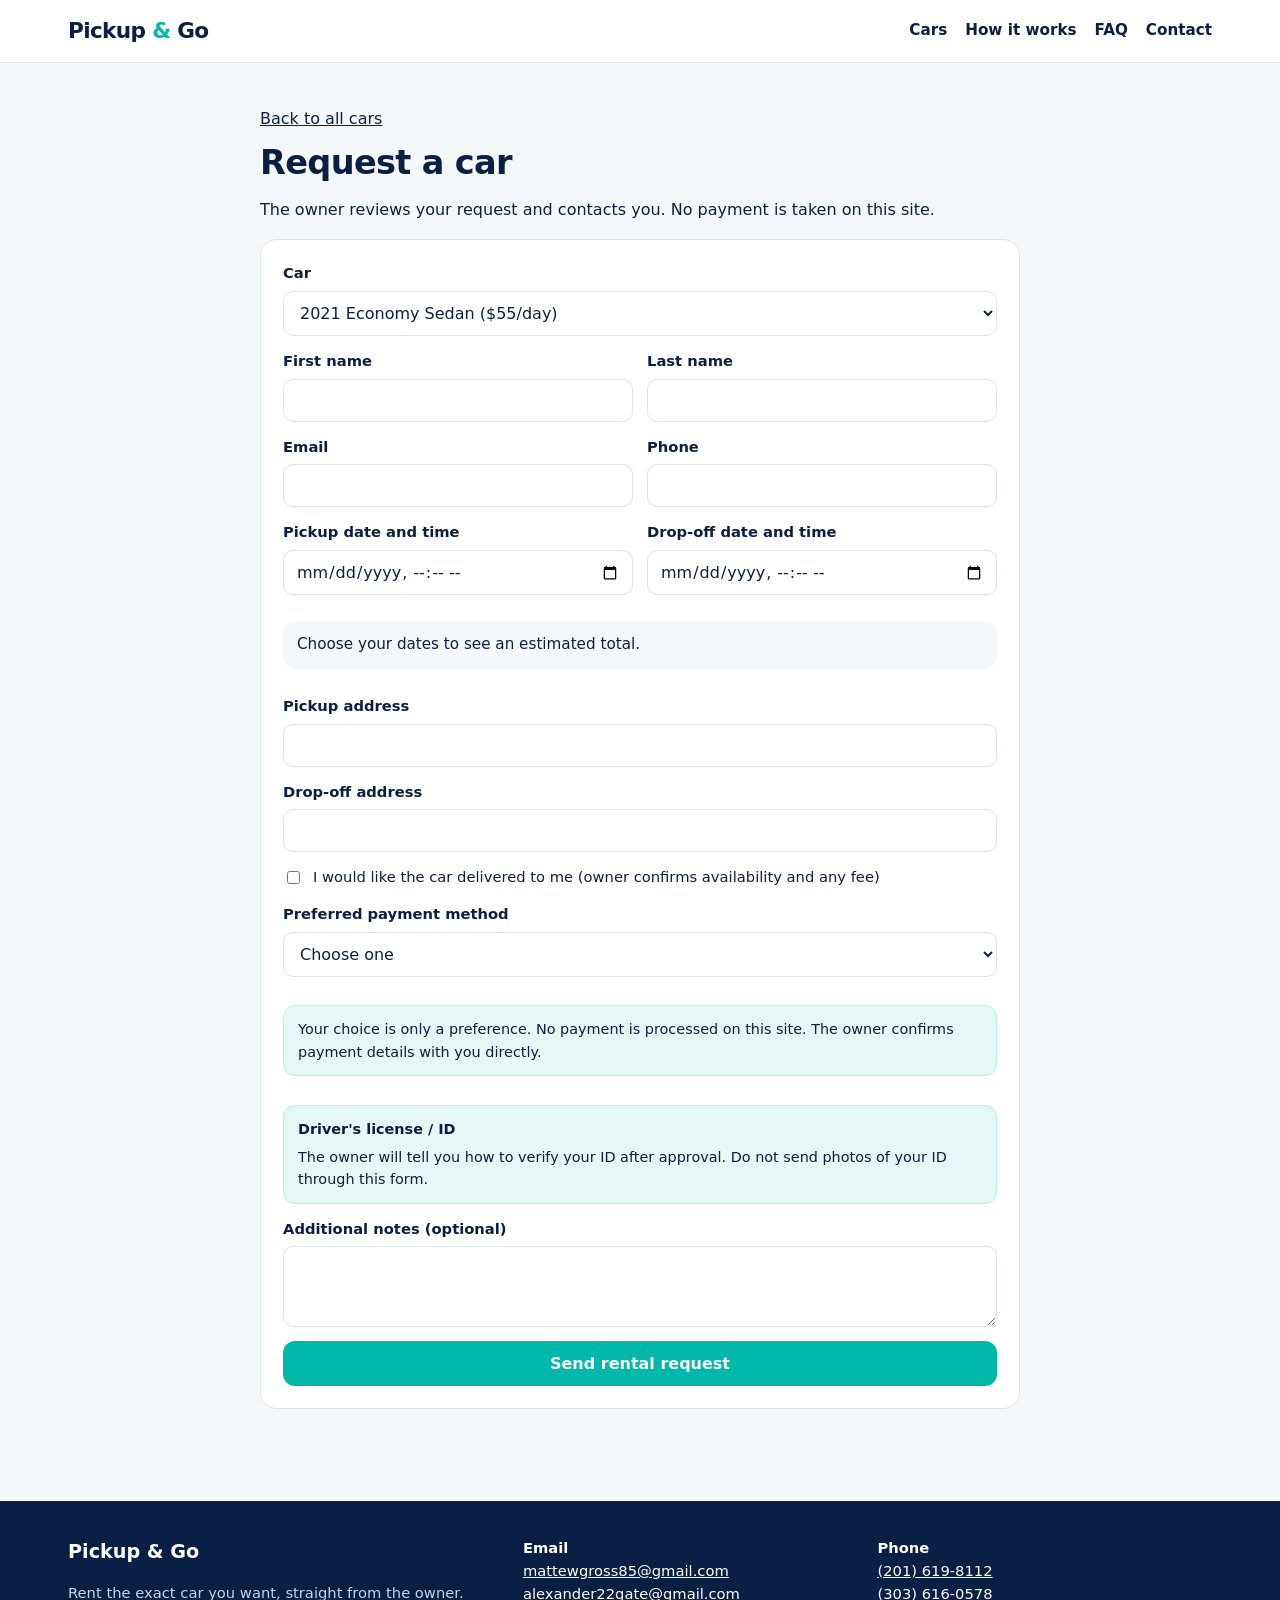
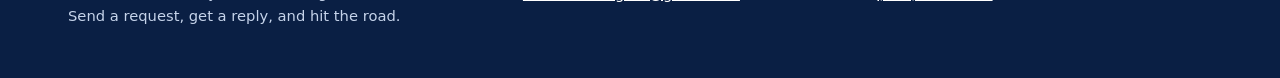
==== booking.html @ 5c7a6a3d "Add files via upload" ====
<!doctype html><html lang="en"><head><meta charset="utf-8"><meta name="viewport" content="width=device-width,initial-scale=1"><meta name="theme-color" content="#0A1F44"><link rel="stylesheet" href="style.css"><title>Request a car | Pickup &amp; Go</title></head><body>
<header class="site-h" id="site-header"></header>
<main><section class="pad wrap" style="max-width:760px">
<a href="index.html#cars">Back to all cars</a>
<h1 style="font-size:2.1rem;margin-top:12px">Request a car</h1>
<p>The owner reviews your request and contacts you. No payment is taken on this site.</p>
<div class="panel"><form class="form" id="booking-form">
<p hidden><label>Leave empty <input name="_gotcha" tabindex="-1" autocomplete="off"></label></p>
<div class="err" id="form-error" role="alert" style="display:none"></div>
<label>Car<select id="car-select" name="car_id" required></select></label>
<input type="hidden" name="car_name" id="car-name"><input type="hidden" name="estimated_total" id="est-total">
<div class="row"><label>First name<input name="first_name" required maxlength="60" autocomplete="given-name"></label><label>Last name<input name="last_name" required maxlength="60" autocomplete="family-name"></label></div>
<div class="row"><label>Email<input name="email" type="email" required maxlength="120" autocomplete="email"></label><label>Phone<input name="phone" type="tel" required maxlength="30" autocomplete="tel"></label></div>
<div class="row"><label>Pickup date and time<input name="pickup_time" type="datetime-local" required></label><label>Drop-off date and time<input name="dropoff_time" type="datetime-local" required></label></div>
<div class="est" id="est"></div>
<label>Pickup address<input name="pickup_address" required maxlength="200"></label>
<label>Drop-off address<input name="dropoff_address" required maxlength="200"></label>
<label id="delivery-row" style="display:flex;gap:10px;align-items:center;font-weight:500"><input type="checkbox" name="delivery_requested" value="yes" style="width:auto"> I would like the car delivered to me (owner confirms availability and any fee)</label>
<label>Preferred payment method<select name="payment_method" required><option value="" disabled selected>Choose one</option><option>PayPal</option><option>Cash App</option><option>Zelle</option><option>Chime</option></select></label>
<p class="note">Your choice is only a preference. No payment is processed on this site. The owner confirms payment details with you directly.</p>
<div class="note"><strong>Driver's license / ID</strong><p style="margin:6px 0 0">The owner will tell you how to verify your ID after approval. Do not send photos of your ID through this form.</p></div>
<label>Additional notes (optional)<textarea name="notes" rows="3" maxlength="1000"></textarea></label>
<button class="btn" type="submit" id="send-btn">Send rental request</button></form></div>
</section></main>
<footer class="site-f" id="site-footer"></footer><script src="cars.js"></script><script src="app.js"></script></body></html>
---- style.css ----
:root{--navy:#0A1F44;--navy2:#13306A;--teal:#00B8A9;--teal-d:#009688;--tint:#E6F8F6;--bg:#F5F8FA;--ink:#0A1F44;--mute:#5A6B85;--line:#DCE4EC;--bad:#C0392B;--r:16px}
*{box-sizing:border-box}html{-webkit-text-size-adjust:100%;scroll-behavior:smooth}
body{margin:0;background:var(--bg);color:var(--ink);font-family:system-ui,-apple-system,"Segoe UI",Roboto,sans-serif;line-height:1.55;padding-bottom:0}
h1,h2,h3{margin:0 0 .5em;line-height:1.12;letter-spacing:-.02em;font-weight:800}
h1{font-size:clamp(2.1rem,6vw,3.6rem)}h2{font-size:clamp(1.4rem,3.4vw,2rem)}h3{font-size:1.1rem}
a{color:inherit}img{max-width:100%;display:block}
.wrap{max-width:1180px;margin:0 auto;padding:0 18px}
.site-h{background:#fff;border-bottom:1px solid var(--line);position:sticky;top:0;z-index:30}
.site-h .wrap{display:flex;align-items:center;justify-content:space-between;height:62px}
.logo{font-weight:900;font-size:1.35rem;text-decoration:none;color:var(--navy);letter-spacing:-.03em}.logo b{color:var(--teal)}
nav{display:flex;gap:18px;font-size:.95rem;font-weight:600}nav a{text-decoration:none;color:var(--navy)}nav a:hover{color:var(--teal-d)}
.btn{display:inline-block;border:0;background:var(--teal);color:#fff;padding:13px 22px;border-radius:12px;font:700 1rem system-ui,sans-serif;cursor:pointer;text-decoration:none;text-align:center}
.btn:hover{background:var(--teal-d)}.btn.navy{background:var(--navy)}.btn.alt{background:#fff;color:var(--navy);border:1.5px solid var(--navy)}.btn[aria-disabled=true],.btn:disabled{opacity:.5;pointer-events:none}
a:focus-visible,button:focus-visible,input:focus-visible,select:focus-visible,textarea:focus-visible{outline:3px solid #7FD8CF;outline-offset:2px}
.hero{background:linear-gradient(160deg,var(--navy) 0%,var(--navy2) 100%);color:#fff;padding:52px 0 70px;position:relative;overflow:hidden}
.hero p{max-width:520px;color:#C5D3EA;font-size:1.08rem;margin:0 0 26px}.hero h1 span{color:var(--teal)}
.hero:after{content:"";position:absolute;right:-80px;top:-80px;width:340px;height:340px;border-radius:50%;background:var(--teal);opacity:.14}
.search{background:#fff;color:var(--navy);border-radius:var(--r);padding:14px;display:grid;gap:10px;grid-template-columns:1fr;box-shadow:0 12px 40px rgba(0,0,0,.25);position:relative;z-index:1}
@media(min-width:820px){.search{grid-template-columns:1.3fr 1fr 1fr auto;align-items:end}}
.search label{font-size:.78rem;font-weight:700;color:var(--mute);text-transform:uppercase;letter-spacing:.04em;display:grid;gap:4px}
input,select,textarea{font:400 1rem system-ui,sans-serif;padding:11px 12px;border:1.5px solid var(--line);border-radius:10px;background:#fff;color:var(--ink);width:100%}
.chips{display:flex;gap:8px;overflow-x:auto;padding:4px 0 10px;scrollbar-width:none}.chips::-webkit-scrollbar{display:none}
.chip{border:1.5px solid var(--line);background:#fff;color:var(--navy);border-radius:99px;padding:8px 16px;font:600 .92rem system-ui,sans-serif;cursor:pointer;white-space:nowrap}
.chip.on{background:var(--navy);color:#fff;border-color:var(--navy)}
.bar{display:flex;justify-content:space-between;align-items:center;gap:10px;flex-wrap:wrap;margin:6px 0 16px}.bar select{width:auto}
.grid{display:grid;grid-template-columns:repeat(auto-fill,minmax(285px,1fr));gap:22px}
.card{background:#fff;border:1px solid var(--line);border-radius:var(--r);overflow:hidden;position:relative}
.card a.cl{text-decoration:none;display:block}.card .ph{aspect-ratio:16/10;background:var(--tint);object-fit:cover;width:100%}
.card .bd{padding:14px 16px 16px}.card h3{margin:0 0 2px}.meta{color:var(--mute);font-size:.88rem}
.rate{font-weight:700;font-size:.9rem}.rate i{color:var(--teal-d);font-style:normal}.new{display:inline-block;background:var(--tint);color:var(--teal-d);font-weight:700;font-size:.78rem;border-radius:99px;padding:2px 10px}
.price{font-weight:800;font-size:1.15rem;margin-top:8px}.price small{font-weight:500;color:var(--mute);font-size:.82rem}
.heart{position:absolute;top:10px;right:10px;width:38px;height:38px;border-radius:50%;border:0;background:rgba(255,255,255,.92);font-size:1.2rem;cursor:pointer;color:var(--navy)}.heart.on{color:#E0245E}
.tag{position:absolute;top:10px;left:10px;background:var(--navy);color:#fff;font-size:.75rem;font-weight:700;border-radius:99px;padding:3px 10px}
section.pad{padding:44px 0}.panel{background:#fff;border:1px solid var(--line);border-radius:var(--r);padding:22px}
.steps{display:grid;gap:16px;grid-template-columns:repeat(auto-fit,minmax(230px,1fr))}.step .n{width:40px;height:40px;border-radius:50%;background:var(--teal);color:#fff;font-weight:800;display:grid;place-items:center;margin-bottom:10px}
.band{background:var(--navy);color:#fff}.band .panel{background:var(--navy2);border-color:#24427F;color:#fff}.band p{color:#C5D3EA;margin:0}
details{background:#fff;border:1px solid var(--line);border-radius:12px;padding:14px 16px;margin-bottom:10px}summary{font-weight:700;cursor:pointer}details p{margin:10px 0 0;color:var(--mute)}
.detail{display:grid;gap:28px;grid-template-columns:1fr}@media(min-width:920px){.detail{grid-template-columns:1.5fr 1fr;align-items:start}.sticky{position:sticky;top:80px}}
.gal-main{width:100%;aspect-ratio:16/10;object-fit:cover;border-radius:var(--r);background:var(--tint)}
.thumbs{display:flex;gap:8px;margin-top:8px;overflow-x:auto}.thumbs img{width:90px;height:64px;object-fit:cover;border-radius:10px;cursor:pointer;border:2px solid transparent;flex:none}.thumbs img.on{border-color:var(--teal)}
.specs{display:grid;grid-template-columns:repeat(auto-fit,minmax(130px,1fr));gap:10px;margin:14px 0}.spec{background:var(--tint);border-radius:12px;padding:10px 12px;font-size:.9rem}.spec b{display:block;font-size:1rem}
.feat{display:flex;flex-wrap:wrap;gap:8px;padding:0;list-style:none;margin:0}.feat li{background:#fff;border:1px solid var(--line);border-radius:99px;padding:6px 14px;font-size:.9rem}
.rev{border-top:1px solid var(--line);padding:14px 0}.rev:first-child{border-top:0}.rev .s{color:var(--teal-d)}
.form{display:grid;gap:14px}.row{display:grid;gap:14px;grid-template-columns:1fr}@media(min-width:640px){.row{grid-template-columns:1fr 1fr}}
.form label{display:grid;gap:6px;font-weight:600;font-size:.92rem}
.note{background:var(--tint);border:1px solid #BFEDE8;border-radius:12px;padding:12px 14px;font-size:.9rem}
.err{background:#FDECEA;border:1px solid #F5C2BC;color:var(--bad);border-radius:12px;padding:12px 14px}.okbox{background:var(--tint);border:1px solid #BFEDE8;border-radius:12px;padding:14px}
.est{background:var(--bg);border-radius:12px;padding:12px 14px;margin:12px 0;font-size:.95rem}.est b{font-size:1.15rem}
.mbar{display:none}@media(max-width:919px){.mbar{display:flex;position:fixed;left:0;right:0;bottom:0;background:#fff;border-top:1px solid var(--line);padding:10px 16px;justify-content:space-between;align-items:center;z-index:40}body.has-mbar{padding-bottom:76px}}
.site-f{background:var(--navy);color:#C5D3EA;padding:36px 0;margin-top:48px;font-size:.92rem}.site-f a{color:#fff}.site-f .cols{display:grid;gap:20px;grid-template-columns:1fr}@media(min-width:700px){.site-f .cols{grid-template-columns:1.3fr 1fr 1fr}}
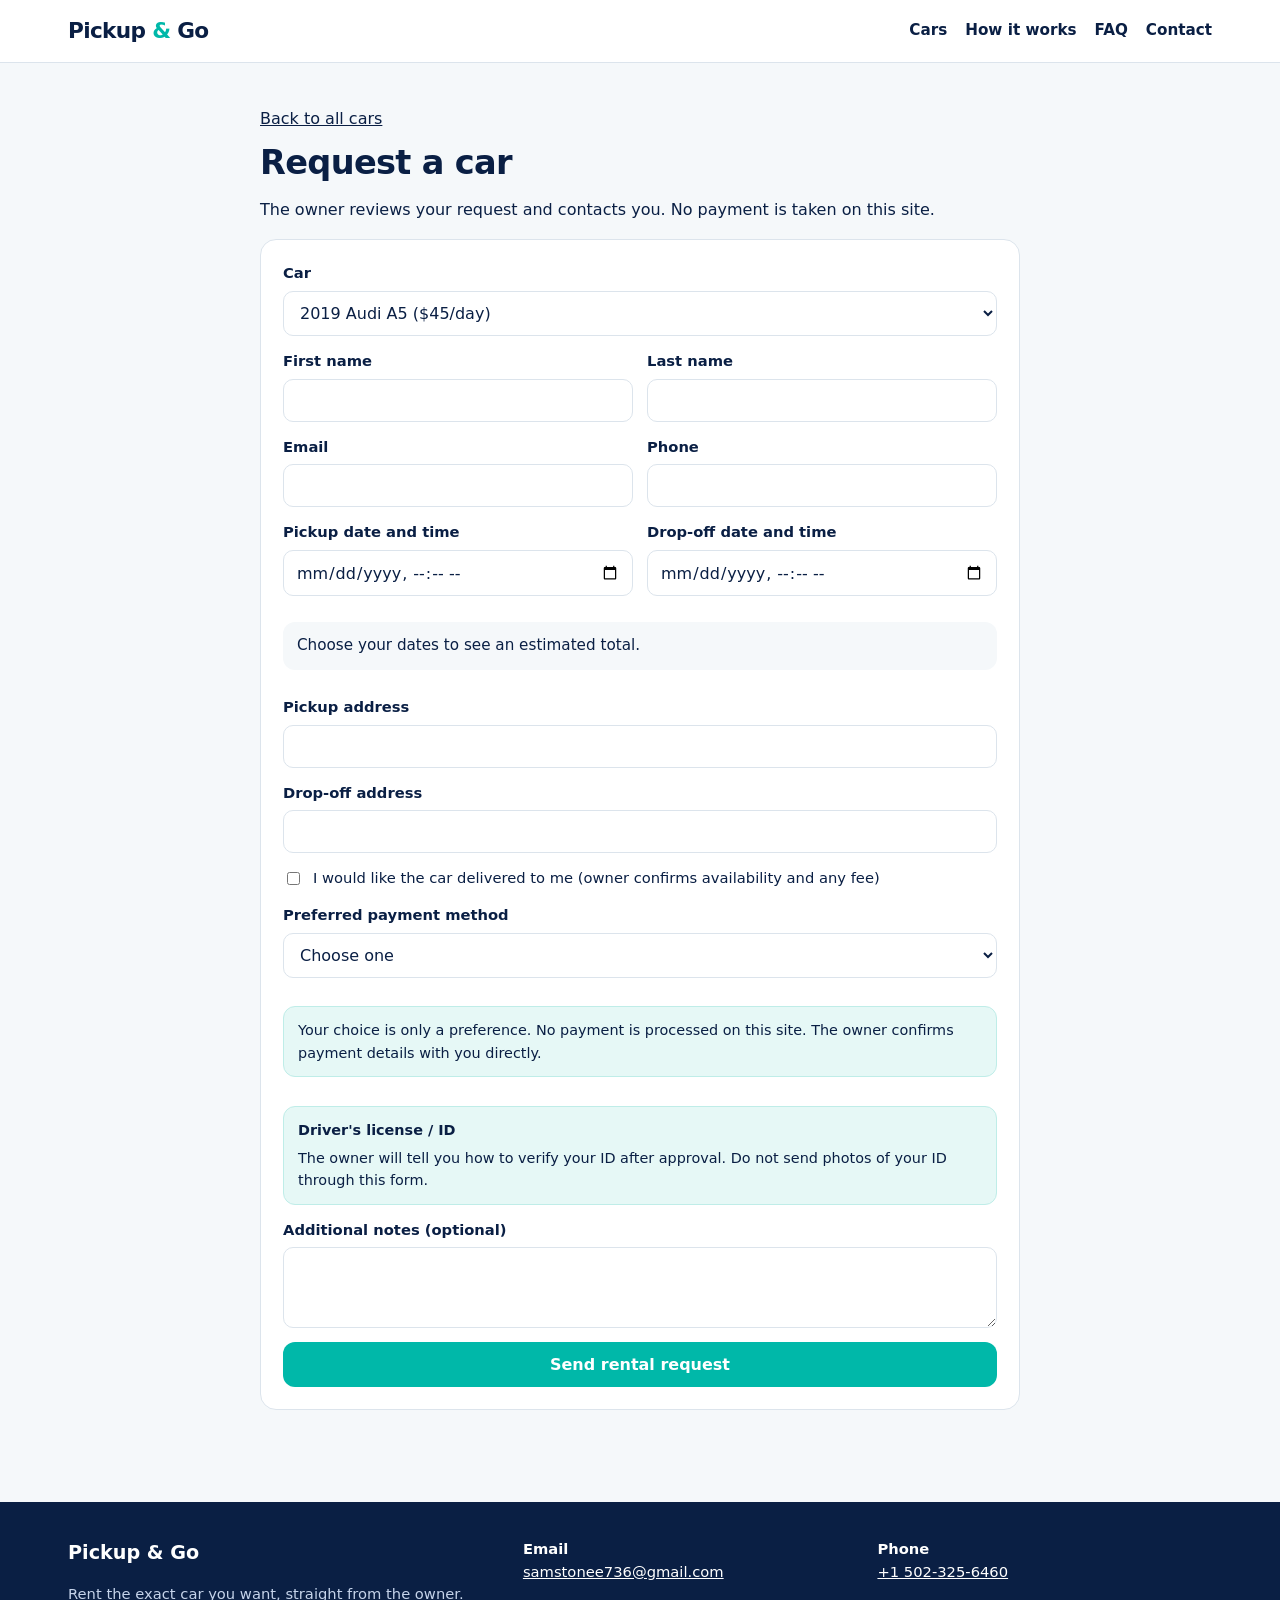
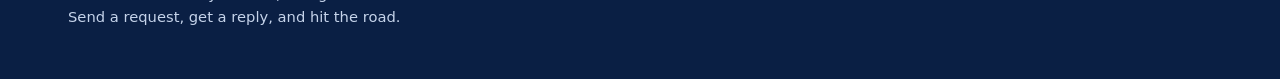
==== commit 10f9acf6: "Update booking.html" ====
--- a/booking.html
+++ b/booking.html
@@ -16,7 +16,7 @@
 <label>Pickup address<input name="pickup_address" required maxlength="200"></label>
 <label>Drop-off address<input name="dropoff_address" required maxlength="200"></label>
 <label id="delivery-row" style="display:flex;gap:10px;align-items:center;font-weight:500"><input type="checkbox" name="delivery_requested" value="yes" style="width:auto"> I would like the car delivered to me (owner confirms availability and any fee)</label>
-<label>Preferred payment method<select name="payment_method" required><option value="" disabled selected>Choose one</option><option>PayPal</option><option>Cash App</option><option>Zelle</option><option>Chime</option></select></label>
+<label>Preferred payment method<select name="payment_method" required><option value="" disabled selected>Choose one</option><option>PayPal</option><option>Cash App</option><option>Chime</option></select></label>
 <p class="note">Your choice is only a preference. No payment is processed on this site. The owner confirms payment details with you directly.</p>
 <div class="note"><strong>Driver's license / ID</strong><p style="margin:6px 0 0">The owner will tell you how to verify your ID after approval. Do not send photos of your ID through this form.</p></div>
 <label>Additional notes (optional)<textarea name="notes" rows="3" maxlength="1000"></textarea></label>
--- a/style.css
+++ b/style.css
@@ -48,3 +48,79 @@
 .est{background:var(--bg);border-radius:12px;padding:12px 14px;margin:12px 0;font-size:.95rem}.est b{font-size:1.15rem}
 .mbar{display:none}@media(max-width:919px){.mbar{display:flex;position:fixed;left:0;right:0;bottom:0;background:#fff;border-top:1px solid var(--line);padding:10px 16px;justify-content:space-between;align-items:center;z-index:40}body.has-mbar{padding-bottom:76px}}
 .site-f{background:var(--navy);color:#C5D3EA;padding:36px 0;margin-top:48px;font-size:.92rem}.site-f a{color:#fff}.site-f .cols{display:grid;gap:20px;grid-template-columns:1fr}@media(min-width:700px){.site-f .cols{grid-template-columns:1.3fr 1fr 1fr}}
+
+.cd{max-width:760px;margin:0 auto}
+.hero-img{position:relative}.hero-img>img{width:100%;aspect-ratio:4/3;object-fit:cover;border-radius:var(--r);background:var(--tint);cursor:pointer}
+.viewph{position:absolute;right:12px;bottom:12px;background:#fff;color:var(--navy);border:1px solid var(--line);border-radius:10px;padding:9px 14px;font:700 .95rem system-ui,sans-serif;cursor:pointer}
+.sec{border-top:1px solid var(--line);padding:22px 0}.sec h2{font-size:1.45rem}
+.feats.collapsed{max-height:230px;overflow:hidden;-webkit-mask-image:linear-gradient(#000 60%,transparent);mask-image:linear-gradient(#000 60%,transparent)}
+.fi{padding:5px 0}
+.bar-row{display:grid;grid-template-columns:118px 1fr 34px;gap:10px;align-items:center;margin:8px 0}.track{height:8px;background:var(--line);border-radius:4px;overflow:hidden}.fill{height:100%;background:var(--teal);border-radius:4px}
+.viewer{position:fixed;inset:0;background:#fff;z-index:100;overflow-y:auto}.vtop{position:sticky;top:0;background:#fff;display:flex;align-items:center;gap:14px;padding:14px 16px;border-bottom:1px solid var(--line)}
+.vclose{border:0;background:var(--bg);width:38px;height:38px;border-radius:50%;font-size:1.1rem;cursor:pointer;color:var(--navy)}
+.vlist{max-width:760px;margin:0 auto;padding:12px 16px 40px;display:grid;gap:12px}.vlist img{width:100%;border-radius:12px;background:var(--tint)}
+.bbar{position:fixed;left:0;right:0;bottom:0;background:#fff;border-top:1px solid var(--line);padding:10px 16px;display:flex;justify-content:space-between;align-items:center;gap:12px;z-index:40;box-shadow:0 -6px 20px rgba(10,31,68,.08)}
+body.has-mbar{padding-bottom:84px}
+
+/* ===== responsive fixes ===== */
+html,body{overflow-x:clip}
+.logo{white-space:nowrap;flex-shrink:0}
+.site-h .wrap{gap:12px}
+.menu{display:none;border:0;background:var(--bg);color:var(--navy);width:42px;height:42px;border-radius:10px;font-size:1.3rem;cursor:pointer;flex-shrink:0}
+@media(max-width:719px){
+  .menu{display:block}
+  .site-h nav{display:none;position:absolute;top:100%;left:0;right:0;background:#fff;border-bottom:1px solid var(--line);flex-direction:column;gap:0;padding:6px 18px 12px;box-shadow:0 12px 24px rgba(10,31,68,.1)}
+  .site-h.open nav{display:flex}
+  .site-h nav a{padding:13px 0;border-top:1px solid var(--line);font-size:1.05rem}
+  .site-h nav a:first-child{border-top:0}
+}
+.grid{grid-template-columns:repeat(auto-fill,minmax(min(100%,285px),1fr))}
+input,select,textarea{min-width:0;max-width:100%}
+.row>*,.form>*,.search>*{min-width:0}
+.panel,.card,.note,.rev,details{overflow-wrap:anywhere}
+@media(min-width:560px) and (max-width:819px){.search{grid-template-columns:1fr 1fr}.search label:first-child,.search .btn{grid-column:1/-1}}
+@media(max-width:560px){
+  .hero{padding:36px 0 54px}.wrap{padding:0 14px}
+  .hero p{font-size:1rem}
+  .bar{flex-direction:column;align-items:stretch}.bar select{width:100%}
+  .bbar{padding:10px 14px;gap:8px}.bbar .btn{padding:12px 18px;white-space:nowrap}
+  .bar-row{grid-template-columns:96px 1fr 30px}
+  .hero-img>img{aspect-ratio:3/2}
+  .sec h2{font-size:1.25rem}
+  dl{grid-template-columns:1fr}
+}
+@media(max-width:360px){.logo{font-size:1.15rem}h1{font-size:1.9rem}}
+
+/* ===== fixed header that hides when reading down, shows when scrolling back up ===== */
+.site-h{position:fixed;top:0;left:0;right:0;transition:transform .25s ease}
+.site-h.hide{transform:translateY(-100%)}
+body{padding-top:63px}
+html{scroll-padding-top:76px}
+@media(prefers-reduced-motion:reduce){.site-h{transition:none}}
+
+/* ===== car overview: responsive ===== */
+.cd{width:100%}.cd img{max-width:100%}
+.cd h1{overflow-wrap:anywhere}
+.deskgo{display:none}
+input[type=datetime-local]{display:block;width:100%;min-width:0;min-height:46px;-webkit-appearance:none;appearance:none;text-align:left;background:#fff}
+.tripsec .form label{display:grid;gap:6px}
+.bbar .btn[aria-disabled=true],.deskgo[aria-disabled=true]{opacity:.5;pointer-events:none}
+@media(min-width:960px){
+  .cd{max-width:1100px;display:grid;grid-template-columns:minmax(0,1.6fr) minmax(320px,1fr);column-gap:40px;align-items:start}
+  .cd>*{grid-column:1;min-width:0}
+  .cd>.tripsec{grid-column:2;grid-row:1 / span 30;align-self:start;position:sticky;top:84px;border:1px solid var(--line);border-radius:var(--r);padding:20px;background:#fff;box-shadow:0 8px 24px rgba(10,31,68,.08)}
+  .cd>.tripsec h2{font-size:1.25rem}
+  .deskgo{display:block;text-align:center}
+  .bbar{display:none}body.has-mbar{padding-bottom:0}
+  .hero-img>img{aspect-ratio:16/10}
+}
+@media(max-width:959px){.cd{max-width:760px;margin:0 auto}}
+
+/* ===== hero trust points ===== */
+.trust{display:grid;gap:10px;grid-template-columns:1fr;margin:0 0 24px;position:relative;z-index:1}
+.trust-item{background:rgba(255,255,255,.08);border:1px solid rgba(255,255,255,.18);border-radius:14px;padding:13px 16px 13px 44px;position:relative}
+.trust-item:before{content:"\2713";position:absolute;left:14px;top:13px;width:22px;height:22px;border-radius:50%;background:var(--teal);color:#fff;font-weight:800;font-size:.8rem;display:grid;place-items:center}
+.trust-item b{display:block;color:#fff}.trust-item span{color:#C5D3EA;font-size:.92rem}
+.hero .btn{position:relative;z-index:1}
+@media(min-width:640px){.trust{grid-template-columns:1fr 1fr}}
+@media(min-width:960px){.trust{grid-template-columns:repeat(4,1fr)}}
